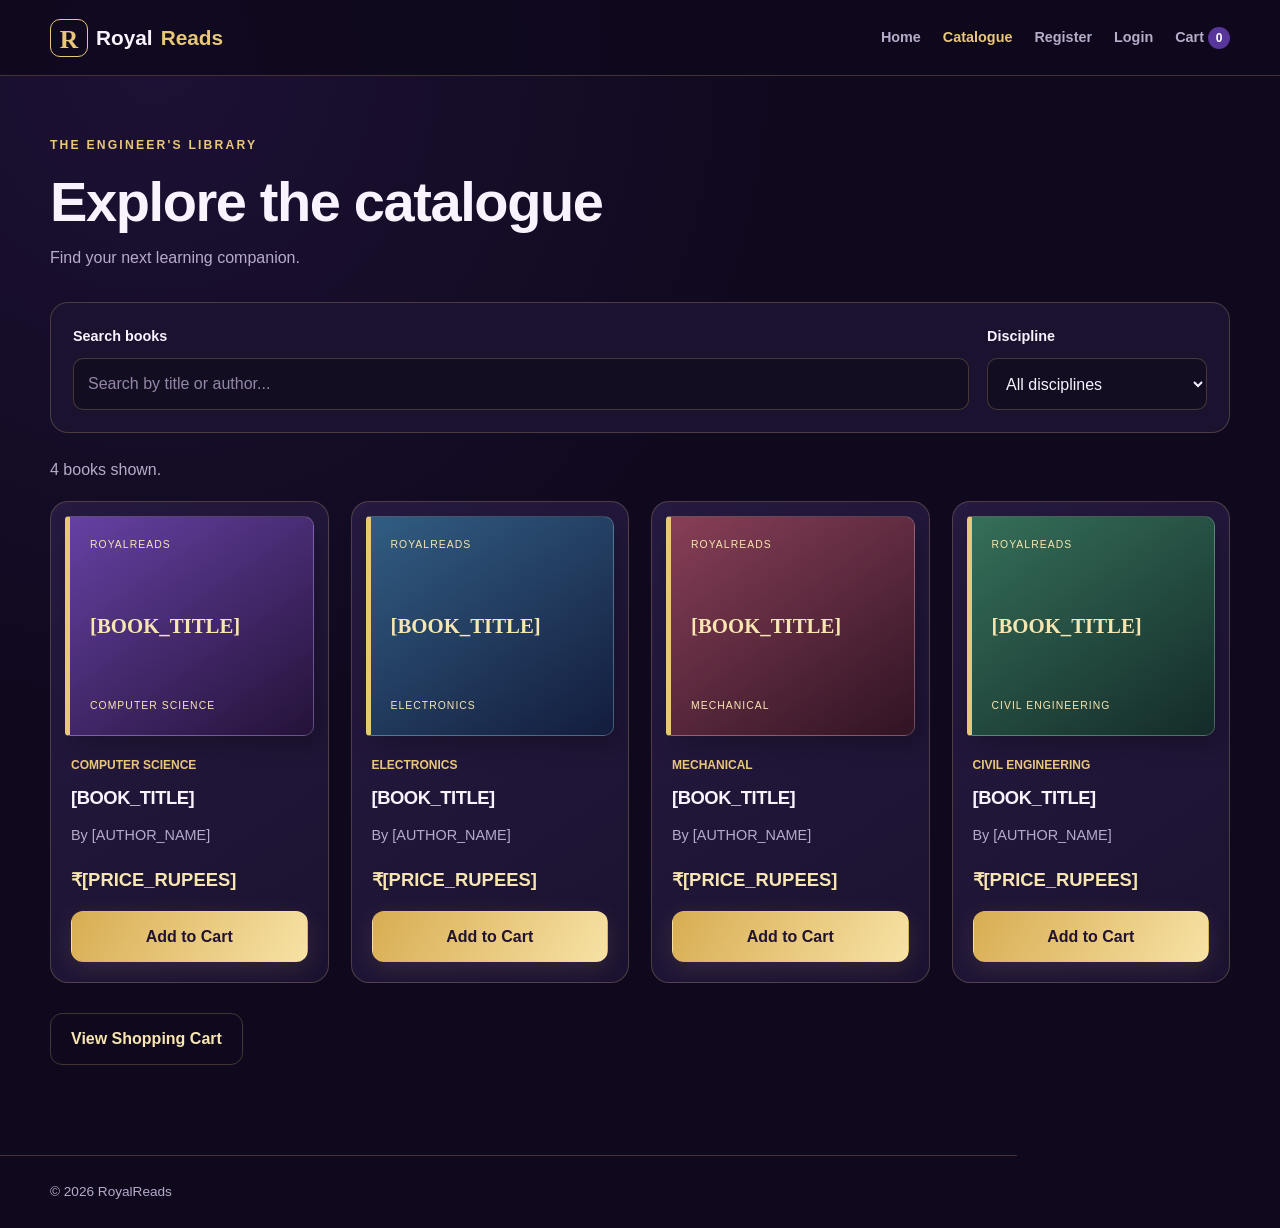
==== RoyalReads_Bookstore_Frontend/royalreads/catalogue.html @ 41c50d1f "royal-raeds" ====
<!DOCTYPE html>
<html lang="en">
<head><meta charset="UTF-8"><meta name="viewport" content="width=device-width, initial-scale=1"><title>Engineering Catalogue | RoyalReads</title><link rel="stylesheet" href="styles.css"><script src="app.js" defer></script></head>
<body data-page="catalogue">
  <header class="site-header"><a class="brand" href="index.html"><span class="brand-mark">R</span>Royal<span>Reads</span></a><nav class="nav-links" aria-label="Main navigation"><a href="index.html">Home</a><a href="catalogue.html" aria-current="page">Catalogue</a><a href="register.html">Register</a><a href="login.html">Login</a><a href="cart.html">Cart <span class="cart-count">0</span></a></nav></header>
  <main class="container page-section">
    <div class="page-heading"><p class="eyebrow">THE ENGINEER'S LIBRARY</p><h1>Explore the catalogue</h1><p class="muted">Find your next learning companion.</p></div>
    <section class="catalogue-toolbar" aria-label="Catalogue search and filters"><label class="search-label" for="book-search">Search books</label><input id="book-search" type="search" placeholder="Search by title or author..." autocomplete="off"><label for="category-filter">Discipline</label><select id="category-filter"><option value="all">All disciplines</option><option value="computer">Computer Science</option><option value="electronics">Electronics</option><option value="mechanical">Mechanical</option><option value="civil">Civil Engineering</option></select></section>
    <p id="catalogue-status" class="muted" role="status" aria-live="polite">Browse the available books.</p>
    <!-- Replace placeholder text and data-price with verified book data. data-price must be numeric INR. -->
    <section class="book-grid" id="book-grid" aria-label="Engineering books">
      <article class="book-card" data-book-id="book-001" data-category="computer" data-title="[BOOK_TITLE]" data-author="[AUTHOR_NAME]" data-price="0"><div class="book-cover cover-purple" role="img" aria-label="Placeholder cover for [BOOK_TITLE]"><span>ROYALREADS</span><strong>[BOOK_TITLE]</strong><small>COMPUTER SCIENCE</small></div><div class="book-info"><p class="book-category">Computer Science</p><h2>[BOOK_TITLE]</h2><p class="book-author">By [AUTHOR_NAME]</p><p class="book-price">₹[PRICE_RUPEES]</p><button class="btn btn-gold btn-full add-to-cart" type="button" data-book-id="book-001">Add to Cart</button></div></article>
      <article class="book-card" data-book-id="book-002" data-category="electronics" data-title="[BOOK_TITLE]" data-author="[AUTHOR_NAME]" data-price="0"><div class="book-cover cover-blue" role="img" aria-label="Placeholder cover for [BOOK_TITLE]"><span>ROYALREADS</span><strong>[BOOK_TITLE]</strong><small>ELECTRONICS</small></div><div class="book-info"><p class="book-category">Electronics</p><h2>[BOOK_TITLE]</h2><p class="book-author">By [AUTHOR_NAME]</p><p class="book-price">₹[PRICE_RUPEES]</p><button class="btn btn-gold btn-full add-to-cart" type="button" data-book-id="book-002">Add to Cart</button></div></article>
      <article class="book-card" data-book-id="book-003" data-category="mechanical" data-title="[BOOK_TITLE]" data-author="[AUTHOR_NAME]" data-price="0"><div class="book-cover cover-burgundy" role="img" aria-label="Placeholder cover for [BOOK_TITLE]"><span>ROYALREADS</span><strong>[BOOK_TITLE]</strong><small>MECHANICAL</small></div><div class="book-info"><p class="book-category">Mechanical</p><h2>[BOOK_TITLE]</h2><p class="book-author">By [AUTHOR_NAME]</p><p class="book-price">₹[PRICE_RUPEES]</p><button class="btn btn-gold btn-full add-to-cart" type="button" data-book-id="book-003">Add to Cart</button></div></article>
      <article class="book-card" data-book-id="book-004" data-category="civil" data-title="[BOOK_TITLE]" data-author="[AUTHOR_NAME]" data-price="0"><div class="book-cover cover-green" role="img" aria-label="Placeholder cover for [BOOK_TITLE]"><span>ROYALREADS</span><strong>[BOOK_TITLE]</strong><small>CIVIL ENGINEERING</small></div><div class="book-info"><p class="book-category">Civil Engineering</p><h2>[BOOK_TITLE]</h2><p class="book-author">By [AUTHOR_NAME]</p><p class="book-price">₹[PRICE_RUPEES]</p><button class="btn btn-gold btn-full add-to-cart" type="button" data-book-id="book-004">Add to Cart</button></div></article>
    </section>
    <div class="empty-state" id="catalogue-empty" hidden><h2>No matching books</h2><p>Try a different title or discipline.</p></div><div class="catalogue-footer"><a class="btn btn-outline" href="cart.html">View Shopping Cart</a></div>
  </main>
  <footer class="site-footer"><p>&copy; <span data-year></span> RoyalReads</p></footer>
</body>
</html>
---- RoyalReads_Bookstore_Frontend/royalreads/styles.css ----
/* ROYALREADS — responsive royal purple & gold design system */
:root{color-scheme:dark;--bg:#10091e;--surface:#1b1230;--surface-light:#261a40;--purple:#57359a;--purple-light:#9473d6;--gold:#e9c778;--gold-light:#f8e6b1;--text:#f8f3ff;--muted:#b7abc9;--border:rgba(233,199,120,.23);--success:#a5e6bd;--danger:#ffb6b6;--radius:18px;--shadow:0 20px 60px rgba(0,0,0,.24);--transition:240ms cubic-bezier(.2,.7,.2,1)}
*{box-sizing:border-box}html{scroll-behavior:smooth;scroll-padding-top:90px}body{margin:0;min-height:100vh;background:radial-gradient(ellipse at 12% 5%,rgba(87,53,154,.18),transparent 40%),var(--bg);color:var(--text);font-family:Inter,"Segoe UI",Arial,sans-serif;line-height:1.6;animation:page-enter .5s ease both}body,input,select,button{font-size:16px}a{color:var(--gold-light);text-decoration:none;transition:color var(--transition)}a:hover{color:var(--gold)}button,input,select{font:inherit}button,a,input,select{-webkit-tap-highlight-color:transparent}button{cursor:pointer}button:disabled{cursor:not-allowed;opacity:.5}img{max-width:100%;display:block}h1,h2,h3,p{margin-top:0}h1,h2,h3{line-height:1.2;letter-spacing:-.025em}h1{font-size:clamp(2.5rem,5.5vw,4.8rem)}h2{font-size:clamp(1.5rem,3vw,2.3rem)}h3{font-size:1.15rem}[hidden]{display:none!important}button:focus-visible,a:focus-visible,input:focus-visible,select:focus-visible{outline:3px solid var(--gold);outline-offset:4px}.container{width:min(1180px,calc(100% - 40px));margin-inline:auto}.muted{color:var(--muted)}.eyebrow{color:var(--gold);font-size:.76rem;font-weight:800;letter-spacing:.18em;text-transform:uppercase}.text-link{display:inline-block;font-weight:700}.gold-dot{display:inline-block;width:8px;height:8px;margin-right:8px;border-radius:50%;background:var(--gold);box-shadow:0 0 15px var(--gold)}
.site-header{position:sticky;z-index:10;top:0;display:flex;align-items:center;justify-content:space-between;gap:24px;min-height:76px;padding:14px max(20px,calc((100vw - 1180px)/2));border-bottom:1px solid var(--border);background:rgba(16,9,30,.92);backdrop-filter:blur(16px)}.brand{display:inline-flex;align-items:center;gap:8px;color:var(--text);font-size:1.3rem;font-weight:850;white-space:nowrap}.brand>span:last-child{color:var(--gold)}.brand-mark{display:grid;width:38px;height:38px;place-items:center;border:1px solid var(--gold);border-radius:10px;color:var(--gold);font-family:Georgia,serif;font-size:1.6rem}.nav-links{display:flex;align-items:center;flex-wrap:wrap;gap:22px}.nav-links a{color:var(--muted);font-size:.9rem;font-weight:650}.nav-links a:hover,.nav-links a[aria-current=page]{color:var(--gold)}.cart-count{display:inline-grid;min-width:22px;height:22px;padding-inline:5px;place-items:center;border-radius:50px;background:var(--purple);color:white;font-size:.75rem}
.btn{display:inline-flex;align-items:center;justify-content:center;min-height:46px;padding:12px 20px;border:1px solid transparent;border-radius:12px;font-weight:750;text-align:center;transition:transform var(--transition),box-shadow var(--transition),background var(--transition)}.btn:hover:not(:disabled){transform:translateY(-3px)}.btn-gold{background:linear-gradient(120deg,#d8ad52,#f7e2a5);color:#211331;box-shadow:0 6px 24px rgba(233,199,120,.12)}.btn-gold:hover:not(:disabled){color:#211331;box-shadow:0 10px 32px rgba(233,199,120,.24)}.btn-outline{border-color:var(--border);background:transparent;color:var(--gold-light)}.btn-outline:hover:not(:disabled){border-color:var(--gold);background:rgba(233,199,120,.07)}.btn-full{width:100%}
.hero{position:relative;display:grid;grid-template-columns:1.05fr .95fr;align-items:center;gap:40px;width:min(1180px,calc(100% - 40px));min-height:590px;margin:auto;padding-block:70px}.hero-content{position:relative;z-index:1;animation:rise-in .8s .1s both}.hero h1{max-width:680px;margin-block:18px}.hero h1 em{color:var(--gold);font-family:Georgia,serif;font-weight:500}.hero-description{max-width:540px;color:var(--muted);font-size:1.08rem}.hero-actions{display:flex;flex-wrap:wrap;gap:12px;margin-top:28px}.hero-note{margin-top:30px;color:var(--muted);font-size:.85rem}.hero-art{position:relative;display:grid;min-height:390px;place-items:center;isolation:isolate}.orbit{position:absolute;width:310px;height:310px;border:1px solid rgba(233,199,120,.22);border-radius:50%;animation:orbit-pulse 6s ease-in-out infinite}.orbit-two{width:390px;height:390px;border-color:rgba(148,115,214,.25);animation-delay:-3s}.book-stack{position:relative;width:220px;height:285px;perspective:800px;animation:float-book 5s ease-in-out infinite}.book{position:absolute;display:flex;flex-direction:column;justify-content:center;gap:22px;width:190px;height:260px;padding:22px;border:1px solid rgba(255,255,255,.2);border-radius:4px 12px 12px 4px;box-shadow:12px 20px 35px rgba(0,0,0,.35);font-family:Georgia,serif}.book-back{top:10px;left:32px;background:#385c52;transform:rotate(12deg);color:var(--gold)}.book-middle{top:6px;left:14px;background:#763e53;transform:rotate(-8deg);color:#fff1c9}.book-front{top:0;left:0;z-index:2;background:linear-gradient(140deg,#59368d,#201135);border-left:5px solid var(--gold);color:var(--gold-light);transform:rotate(-3deg)}.book-front span,.book-front small{font-family:"Segoe UI",sans-serif;font-size:.65rem;letter-spacing:.12em}.book-front strong{font-size:1.5rem;line-height:1.3}.sparkle{position:absolute;color:var(--gold);animation:sparkle 3s ease-in-out infinite}.sparkle-one{top:14%;right:10%;font-size:2.3rem}.sparkle-two{bottom:15%;left:8%;font-size:3rem;animation-delay:-1.5s}
.section{padding-block:70px}.section-heading{display:flex;align-items:end;justify-content:space-between;gap:20px;margin-bottom:28px}.section-heading h2{margin-bottom:0}.category-grid{display:grid;grid-template-columns:repeat(4,minmax(0,1fr));gap:18px}.category-card,.book-card,.auth-card,.cart-panel,.summary-panel{border:1px solid var(--border);border-radius:var(--radius);background:linear-gradient(145deg,var(--surface-light),var(--surface))}.category-card{padding:25px;transition:transform var(--transition),border-color var(--transition)}.category-card:hover{transform:translateY(-6px);border-color:var(--gold)}.category-icon{display:grid;width:48px;height:48px;margin-bottom:22px;place-items:center;border:1px solid var(--border);border-radius:14px;color:var(--gold);font-size:1.7rem}.category-card h3{margin-bottom:10px}.category-card p{margin-bottom:0;color:var(--muted);font-size:.9rem}.featured-banner{padding-block:65px;border-block:1px solid var(--border);background:linear-gradient(110deg,#24163d,#39245b)}.banner-inner{display:flex;align-items:center;justify-content:space-between;gap:30px}.banner-inner h2{margin-bottom:0}
.page-section{padding-block:60px 90px}.page-heading{margin-bottom:32px}.page-heading h1{margin-block:10px;font-size:clamp(2.3rem,5vw,3.5rem)}.page-heading>p:last-child{margin-bottom:0}
.catalogue-toolbar{display:grid;grid-template-columns:1fr 220px;gap:10px 18px;margin-bottom:24px;padding:22px;border:1px solid var(--border);border-radius:var(--radius);background:var(--surface)}.catalogue-toolbar label{font-size:.9rem;font-weight:700}.search-label{grid-column:1}.catalogue-toolbar input{grid-column:1}.catalogue-toolbar label[for=category-filter]{grid-column:2;grid-row:1}.catalogue-toolbar select{grid-column:2}input,select{width:100%;min-height:48px;padding:12px 14px;border:1px solid var(--border);border-radius:10px;background:#130d22;color:var(--text)}input::placeholder{color:#9487a7}.book-grid{display:grid;grid-template-columns:repeat(4,minmax(0,1fr));gap:22px;margin-top:18px}.book-card{overflow:hidden;transition:transform var(--transition),border-color var(--transition);animation:rise-in .45s both}.book-card:hover{transform:translateY(-7px);border-color:var(--gold)}.book-cover{display:flex;flex-direction:column;justify-content:space-between;min-height:220px;margin:14px 14px 0;padding:20px;border:1px solid rgba(255,255,255,.18);border-left:5px solid var(--gold);border-radius:4px 10px 10px 4px;box-shadow:8px 10px 24px rgba(0,0,0,.22);color:var(--gold-light);font-family:Georgia,serif;overflow-wrap:anywhere}.book-cover span,.book-cover small{font-family:"Segoe UI",sans-serif;font-size:.65rem;letter-spacing:.1em}.book-cover strong{font-size:1.3rem;line-height:1.35}.cover-purple{background:linear-gradient(145deg,#6541a3,#241238)}.cover-blue{background:linear-gradient(145deg,#315d82,#131c3d)}.cover-burgundy{background:linear-gradient(145deg,#873f57,#301324)}.cover-green{background:linear-gradient(145deg,#356f59,#142b29)}.book-info{padding:20px}.book-category{color:var(--gold);font-size:.75rem;font-weight:750;text-transform:uppercase}.book-info h2{font-size:1.15rem;overflow-wrap:anywhere}.book-author{min-height:25px;color:var(--muted);font-size:.9rem}.book-price{margin-block:16px;color:var(--gold-light);font-size:1.15rem;font-weight:800}.catalogue-footer{margin-top:30px}.empty-state{padding:35px 20px;color:var(--muted);text-align:center}.empty-state h2,.empty-state h3{color:var(--text)}.empty-icon{color:var(--gold);font-size:3rem}
.auth-layout{display:grid;grid-template-columns:1fr minmax(320px,470px);align-items:center;gap:50px;width:min(1080px,calc(100% - 40px));min-height:calc(100vh - 155px);margin:auto;padding-block:50px}.auth-aside{position:relative;align-self:stretch;display:flex;flex-direction:column;justify-content:center;min-height:420px;overflow:hidden}.auth-aside h1{max-width:580px;font-size:clamp(2.5rem,5vw,4.4rem)}.auth-aside>p:not(.eyebrow){max-width:460px;color:var(--muted)}.auth-decoration{position:absolute;right:0;bottom:-110px;color:rgba(233,199,120,.08);font-family:Georgia,serif;font-size:25rem;font-weight:800;line-height:1;pointer-events:none}.auth-card{position:relative;z-index:1;padding:clamp(24px,4vw,38px);box-shadow:var(--shadow);animation:rise-in .55s both}.auth-card h2{margin-bottom:12px}.auth-card form{display:grid;gap:12px;margin-top:25px}.auth-card label{margin-top:5px;font-size:.9rem;font-weight:700}.auth-card .btn{margin-top:12px}.auth-switch{margin-top:24px;text-align:center}.auth-switch a{font-weight:800}.security-note{margin-top:18px;color:var(--muted);font-size:.8rem}.form-message{min-height:1.4em;margin:4px 0 0;color:var(--success);font-size:.9rem}.form-message.error{color:var(--danger)}
.cart-layout{display:grid;grid-template-columns:minmax(0,1fr) 330px;align-items:start;gap:24px}.cart-panel,.summary-panel{padding:24px}.cart-panel h2,.summary-panel h2{font-size:1.4rem}.cart-item{display:grid;grid-template-columns:1fr auto;gap:18px;padding-block:22px;border-bottom:1px solid var(--border);animation:rise-in .35s both}.cart-item h3{margin-bottom:7px}.cart-item p{margin-bottom:8px;color:var(--muted);font-size:.9rem}.cart-item-price{color:var(--gold-light)!important;font-weight:800}.cart-item-controls{display:flex;align-items:center;flex-wrap:wrap;gap:10px}.quantity-control{display:inline-flex;align-items:center;gap:10px}.quantity-control button,.remove-item{min-width:34px;min-height:34px;border:1px solid var(--border);border-radius:8px;background:transparent;color:var(--gold-light)}.quantity-control button:hover,.remove-item:hover{border-color:var(--gold)}.quantity-value{min-width:22px;text-align:center}.remove-item{padding:5px 10px}.cart-actions{display:flex;align-items:center;justify-content:space-between;flex-wrap:wrap;gap:15px;padding-top:24px}.summary-panel{position:sticky;top:100px}.summary-row,.summary-total{display:flex;justify-content:space-between;gap:15px;padding-block:15px;color:var(--muted)}.summary-total{margin-block:8px 22px;border-top:1px solid var(--border);color:var(--text);font-size:1.15rem}.summary-total strong{color:var(--gold)}.summary-panel .security-note{line-height:1.6}
.site-footer{display:flex;align-items:center;justify-content:space-between;flex-wrap:wrap;gap:16px;padding:25px max(20px,calc((100vw - 1180px)/2));border-top:1px solid var(--border);color:var(--muted);font-size:.85rem}.site-footer p{margin:0}
@keyframes page-enter{from{opacity:0}to{opacity:1}}@keyframes rise-in{from{opacity:0;transform:translateY(18px)}to{opacity:1;transform:translateY(0)}}@keyframes float-book{0%,100%{transform:translateY(0) rotate(0)}50%{transform:translateY(-12px) rotate(1deg)}}@keyframes orbit-pulse{0%,100%{transform:scale(.97);opacity:.6}50%{transform:scale(1.04);opacity:1}}@keyframes sparkle{0%,100%{opacity:.45;transform:scale(.8) rotate(0)}50%{opacity:1;transform:scale(1.15) rotate(20deg)}}@keyframes cart-bump{0%,100%{transform:scale(1)}50%{transform:scale(1.3)}}.cart-count.bump{animation:cart-bump .35s ease}
@media(max-width:1000px){.book-grid{grid-template-columns:repeat(2,minmax(0,1fr))}.category-grid{grid-template-columns:repeat(2,minmax(0,1fr))}.auth-layout{gap:28px}}
@media(max-width:760px){.site-header{position:relative;align-items:flex-start;flex-direction:column;gap:14px}.nav-links{gap:12px 18px}.hero{grid-template-columns:1fr;padding-block:60px 35px}.hero-art{min-height:340px}.orbit{width:260px;height:260px}.orbit-two{width:320px;height:320px}.section-heading,.banner-inner{align-items:flex-start;flex-direction:column}.auth-layout{grid-template-columns:1fr;gap:20px}.auth-aside{min-height:auto;padding-block:20px}.auth-aside h1{font-size:2.6rem}.auth-decoration{display:none}.cart-layout{grid-template-columns:1fr}.summary-panel{position:static}.catalogue-toolbar{grid-template-columns:1fr}.search-label,.catalogue-toolbar input,.catalogue-toolbar label[for=category-filter],.catalogue-toolbar select{grid-column:1;grid-row:auto}}
@media(max-width:430px){.container,.hero{width:calc(100% - 28px)}.book-grid,.category-grid{grid-template-columns:1fr}.book-cover{min-height:190px}.hero-actions .btn{width:100%}.cart-panel,.summary-panel{padding:17px}.cart-item{grid-template-columns:1fr}.site-footer{align-items:flex-start;flex-direction:column}}
@media(prefers-reduced-motion:reduce){*,*::before,*::after{scroll-behavior:auto!important;animation-duration:.01ms!important;animation-iteration-count:1!important;transition-duration:.01ms!important}}
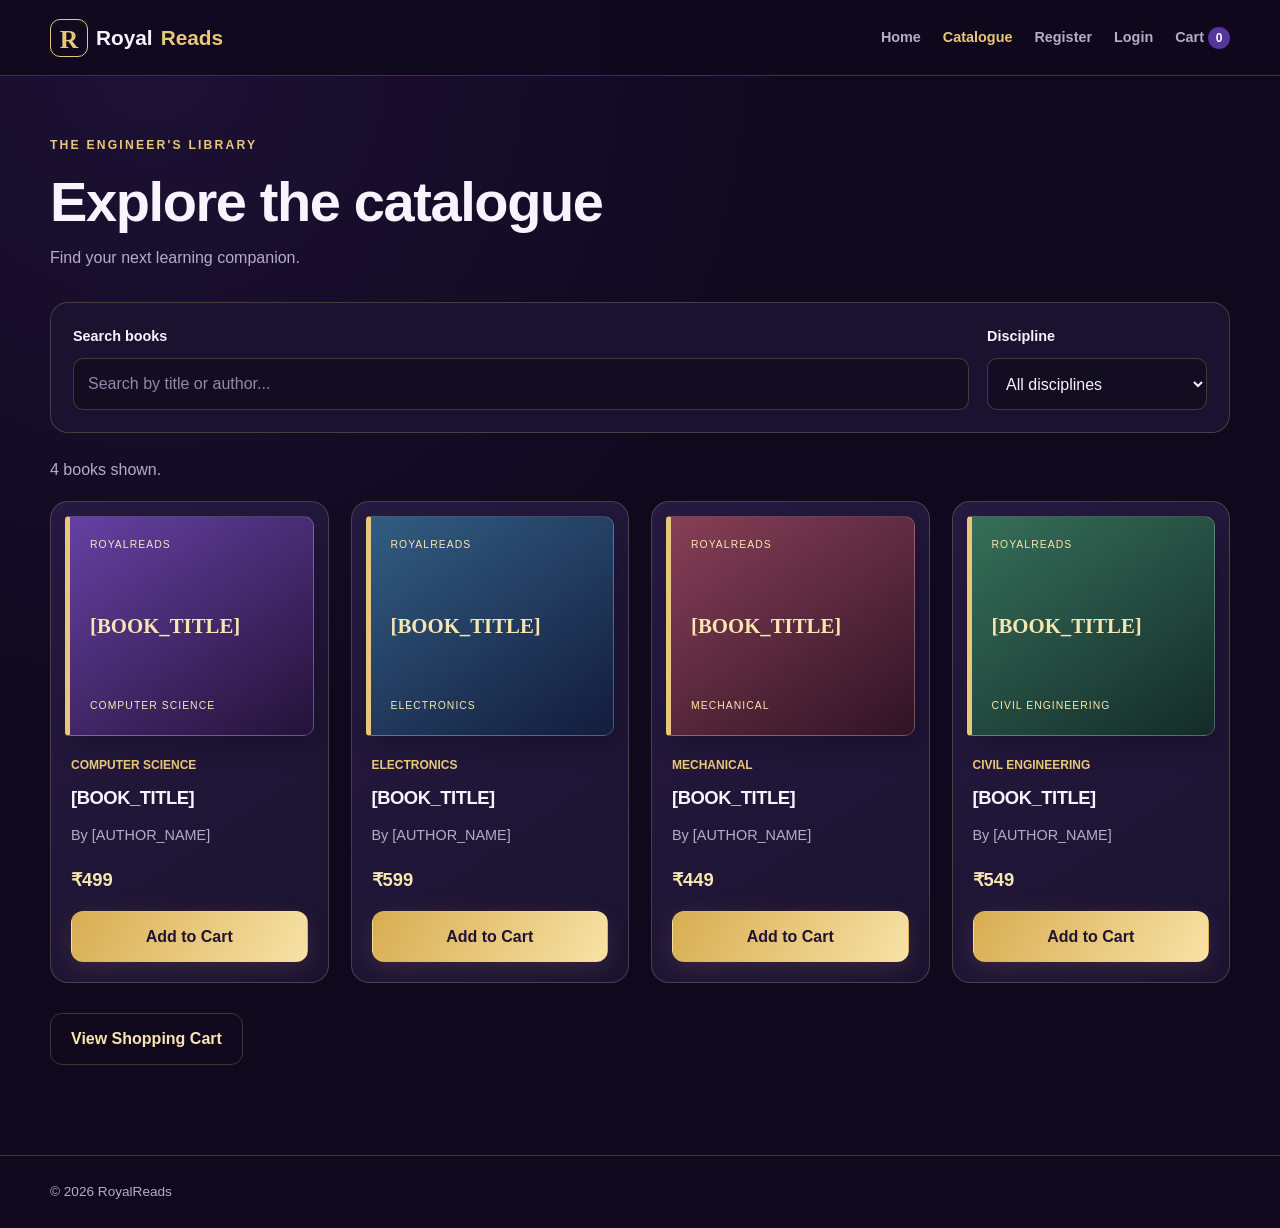
==== commit cf71eeb4: "update" ====
--- a/RoyalReads_Bookstore_Frontend/royalreads/catalogue.html
+++ b/RoyalReads_Bookstore_Frontend/royalreads/catalogue.html
@@ -1,21 +1,98 @@
 <!DOCTYPE html>
 <html lang="en">
-<head><meta charset="UTF-8"><meta name="viewport" content="width=device-width, initial-scale=1"><title>Engineering Catalogue | RoyalReads</title><link rel="stylesheet" href="styles.css"><script src="app.js" defer></script></head>
+
+<head>
+  <meta charset="UTF-8">
+  <meta name="viewport" content="width=device-width, initial-scale=1">
+  <title>Engineering Catalogue | RoyalReads</title>
+  <link rel="stylesheet" href="styles.css">
+  <script src="app.js" defer></script>
+</head>
+
 <body data-page="catalogue">
-  <header class="site-header"><a class="brand" href="index.html"><span class="brand-mark">R</span>Royal<span>Reads</span></a><nav class="nav-links" aria-label="Main navigation"><a href="index.html">Home</a><a href="catalogue.html" aria-current="page">Catalogue</a><a href="register.html">Register</a><a href="login.html">Login</a><a href="cart.html">Cart <span class="cart-count">0</span></a></nav></header>
+  <header class="site-header"><a class="brand" href="index.html"><span
+        class="brand-mark">R</span>Royal<span>Reads</span></a>
+    <nav class="nav-links" aria-label="Main navigation"><a href="index.html">Home</a><a href="catalogue.html"
+        aria-current="page">Catalogue</a><a href="register.html">Register</a><a href="login.html">Login</a><a
+        href="cart.html">Cart <span class="cart-count">0</span></a></nav>
+  </header>
   <main class="container page-section">
-    <div class="page-heading"><p class="eyebrow">THE ENGINEER'S LIBRARY</p><h1>Explore the catalogue</h1><p class="muted">Find your next learning companion.</p></div>
-    <section class="catalogue-toolbar" aria-label="Catalogue search and filters"><label class="search-label" for="book-search">Search books</label><input id="book-search" type="search" placeholder="Search by title or author..." autocomplete="off"><label for="category-filter">Discipline</label><select id="category-filter"><option value="all">All disciplines</option><option value="computer">Computer Science</option><option value="electronics">Electronics</option><option value="mechanical">Mechanical</option><option value="civil">Civil Engineering</option></select></section>
+    <div class="page-heading">
+      <p class="eyebrow">THE ENGINEER'S LIBRARY</p>
+      <h1>Explore the catalogue</h1>
+      <p class="muted">Find your next learning companion.</p>
+    </div>
+    <section class="catalogue-toolbar" aria-label="Catalogue search and filters"><label class="search-label"
+        for="book-search">Search books</label><input id="book-search" type="search"
+        placeholder="Search by title or author..." autocomplete="off"><label
+        for="category-filter">Discipline</label><select id="category-filter">
+        <option value="all">All disciplines</option>
+        <option value="computer">Computer Science</option>
+        <option value="electronics">Electronics</option>
+        <option value="mechanical">Mechanical</option>
+        <option value="civil">Civil Engineering</option>
+      </select></section>
     <p id="catalogue-status" class="muted" role="status" aria-live="polite">Browse the available books.</p>
-    <!-- Replace placeholder text and data-price with verified book data. data-price must be numeric INR. -->
+    <!-- Demo prices are numeric INR values; replace with your chosen prices when adding real book details. -->
     <section class="book-grid" id="book-grid" aria-label="Engineering books">
-      <article class="book-card" data-book-id="book-001" data-category="computer" data-title="[BOOK_TITLE]" data-author="[AUTHOR_NAME]" data-price="0"><div class="book-cover cover-purple" role="img" aria-label="Placeholder cover for [BOOK_TITLE]"><span>ROYALREADS</span><strong>[BOOK_TITLE]</strong><small>COMPUTER SCIENCE</small></div><div class="book-info"><p class="book-category">Computer Science</p><h2>[BOOK_TITLE]</h2><p class="book-author">By [AUTHOR_NAME]</p><p class="book-price">₹[PRICE_RUPEES]</p><button class="btn btn-gold btn-full add-to-cart" type="button" data-book-id="book-001">Add to Cart</button></div></article>
-      <article class="book-card" data-book-id="book-002" data-category="electronics" data-title="[BOOK_TITLE]" data-author="[AUTHOR_NAME]" data-price="0"><div class="book-cover cover-blue" role="img" aria-label="Placeholder cover for [BOOK_TITLE]"><span>ROYALREADS</span><strong>[BOOK_TITLE]</strong><small>ELECTRONICS</small></div><div class="book-info"><p class="book-category">Electronics</p><h2>[BOOK_TITLE]</h2><p class="book-author">By [AUTHOR_NAME]</p><p class="book-price">₹[PRICE_RUPEES]</p><button class="btn btn-gold btn-full add-to-cart" type="button" data-book-id="book-002">Add to Cart</button></div></article>
-      <article class="book-card" data-book-id="book-003" data-category="mechanical" data-title="[BOOK_TITLE]" data-author="[AUTHOR_NAME]" data-price="0"><div class="book-cover cover-burgundy" role="img" aria-label="Placeholder cover for [BOOK_TITLE]"><span>ROYALREADS</span><strong>[BOOK_TITLE]</strong><small>MECHANICAL</small></div><div class="book-info"><p class="book-category">Mechanical</p><h2>[BOOK_TITLE]</h2><p class="book-author">By [AUTHOR_NAME]</p><p class="book-price">₹[PRICE_RUPEES]</p><button class="btn btn-gold btn-full add-to-cart" type="button" data-book-id="book-003">Add to Cart</button></div></article>
-      <article class="book-card" data-book-id="book-004" data-category="civil" data-title="[BOOK_TITLE]" data-author="[AUTHOR_NAME]" data-price="0"><div class="book-cover cover-green" role="img" aria-label="Placeholder cover for [BOOK_TITLE]"><span>ROYALREADS</span><strong>[BOOK_TITLE]</strong><small>CIVIL ENGINEERING</small></div><div class="book-info"><p class="book-category">Civil Engineering</p><h2>[BOOK_TITLE]</h2><p class="book-author">By [AUTHOR_NAME]</p><p class="book-price">₹[PRICE_RUPEES]</p><button class="btn btn-gold btn-full add-to-cart" type="button" data-book-id="book-004">Add to Cart</button></div></article>
+      <article class="book-card" data-book-id="book-001" data-category="computer" data-title="[BOOK_TITLE]"
+        data-author="[AUTHOR_NAME]" data-price="499">
+        <div class="book-cover cover-purple" role="img" aria-label="Placeholder cover for [BOOK_TITLE]">
+          <span>ROYALREADS</span><strong>[BOOK_TITLE]</strong><small>COMPUTER SCIENCE</small></div>
+        <div class="book-info">
+          <p class="book-category">Computer Science</p>
+          <h2>[BOOK_TITLE]</h2>
+          <p class="book-author">By [AUTHOR_NAME]</p>
+          <p class="book-price">₹499</p><button class="btn btn-gold btn-full add-to-cart" type="button"
+            data-book-id="book-001">Add to Cart</button>
+        </div>
+      </article>
+      <article class="book-card" data-book-id="book-002" data-category="electronics" data-title="[BOOK_TITLE]"
+        data-author="[AUTHOR_NAME]" data-price="599">
+        <div class="book-cover cover-blue" role="img" aria-label="Placeholder cover for [BOOK_TITLE]">
+          <span>ROYALREADS</span><strong>[BOOK_TITLE]</strong><small>ELECTRONICS</small></div>
+        <div class="book-info">
+          <p class="book-category">Electronics</p>
+          <h2>[BOOK_TITLE]</h2>
+          <p class="book-author">By [AUTHOR_NAME]</p>
+          <p class="book-price">₹599</p><button class="btn btn-gold btn-full add-to-cart" type="button"
+            data-book-id="book-002">Add to Cart</button>
+        </div>
+      </article>
+      <article class="book-card" data-book-id="book-003" data-category="mechanical" data-title="[BOOK_TITLE]"
+        data-author="[AUTHOR_NAME]" data-price="449">
+        <div class="book-cover cover-burgundy" role="img" aria-label="Placeholder cover for [BOOK_TITLE]">
+          <span>ROYALREADS</span><strong>[BOOK_TITLE]</strong><small>MECHANICAL</small></div>
+        <div class="book-info">
+          <p class="book-category">Mechanical</p>
+          <h2>[BOOK_TITLE]</h2>
+          <p class="book-author">By [AUTHOR_NAME]</p>
+          <p class="book-price">₹449</p><button class="btn btn-gold btn-full add-to-cart" type="button"
+            data-book-id="book-003">Add to Cart</button>
+        </div>
+      </article>
+      <article class="book-card" data-book-id="book-004" data-category="civil" data-title="[BOOK_TITLE]"
+        data-author="[AUTHOR_NAME]" data-price="549">
+        <div class="book-cover cover-green" role="img" aria-label="Placeholder cover for [BOOK_TITLE]">
+          <span>ROYALREADS</span><strong>[BOOK_TITLE]</strong><small>CIVIL ENGINEERING</small></div>
+        <div class="book-info">
+          <p class="book-category">Civil Engineering</p>
+          <h2>[BOOK_TITLE]</h2>
+          <p class="book-author">By [AUTHOR_NAME]</p>
+          <p class="book-price">₹549</p><button class="btn btn-gold btn-full add-to-cart" type="button"
+            data-book-id="book-004">Add to Cart</button>
+        </div>
+      </article>
     </section>
-    <div class="empty-state" id="catalogue-empty" hidden><h2>No matching books</h2><p>Try a different title or discipline.</p></div><div class="catalogue-footer"><a class="btn btn-outline" href="cart.html">View Shopping Cart</a></div>
+    <div class="empty-state" id="catalogue-empty" hidden>
+      <h2>No matching books</h2>
+      <p>Try a different title or discipline.</p>
+    </div>
+    <div class="catalogue-footer"><a class="btn btn-outline" href="cart.html">View Shopping Cart</a></div>
   </main>
-  <footer class="site-footer"><p>&copy; <span data-year></span> RoyalReads</p></footer>
+  <footer class="site-footer">
+    <p>&copy; <span data-year></span> RoyalReads</p>
+  </footer>
 </body>
-</html>
+
+</html>
--- a/RoyalReads_Bookstore_Frontend/royalreads/styles.css
+++ b/RoyalReads_Bookstore_Frontend/royalreads/styles.css
@@ -1,17 +1,1119 @@
 /* ROYALREADS — responsive royal purple & gold design system */
-:root{color-scheme:dark;--bg:#10091e;--surface:#1b1230;--surface-light:#261a40;--purple:#57359a;--purple-light:#9473d6;--gold:#e9c778;--gold-light:#f8e6b1;--text:#f8f3ff;--muted:#b7abc9;--border:rgba(233,199,120,.23);--success:#a5e6bd;--danger:#ffb6b6;--radius:18px;--shadow:0 20px 60px rgba(0,0,0,.24);--transition:240ms cubic-bezier(.2,.7,.2,1)}
-*{box-sizing:border-box}html{scroll-behavior:smooth;scroll-padding-top:90px}body{margin:0;min-height:100vh;background:radial-gradient(ellipse at 12% 5%,rgba(87,53,154,.18),transparent 40%),var(--bg);color:var(--text);font-family:Inter,"Segoe UI",Arial,sans-serif;line-height:1.6;animation:page-enter .5s ease both}body,input,select,button{font-size:16px}a{color:var(--gold-light);text-decoration:none;transition:color var(--transition)}a:hover{color:var(--gold)}button,input,select{font:inherit}button,a,input,select{-webkit-tap-highlight-color:transparent}button{cursor:pointer}button:disabled{cursor:not-allowed;opacity:.5}img{max-width:100%;display:block}h1,h2,h3,p{margin-top:0}h1,h2,h3{line-height:1.2;letter-spacing:-.025em}h1{font-size:clamp(2.5rem,5.5vw,4.8rem)}h2{font-size:clamp(1.5rem,3vw,2.3rem)}h3{font-size:1.15rem}[hidden]{display:none!important}button:focus-visible,a:focus-visible,input:focus-visible,select:focus-visible{outline:3px solid var(--gold);outline-offset:4px}.container{width:min(1180px,calc(100% - 40px));margin-inline:auto}.muted{color:var(--muted)}.eyebrow{color:var(--gold);font-size:.76rem;font-weight:800;letter-spacing:.18em;text-transform:uppercase}.text-link{display:inline-block;font-weight:700}.gold-dot{display:inline-block;width:8px;height:8px;margin-right:8px;border-radius:50%;background:var(--gold);box-shadow:0 0 15px var(--gold)}
-.site-header{position:sticky;z-index:10;top:0;display:flex;align-items:center;justify-content:space-between;gap:24px;min-height:76px;padding:14px max(20px,calc((100vw - 1180px)/2));border-bottom:1px solid var(--border);background:rgba(16,9,30,.92);backdrop-filter:blur(16px)}.brand{display:inline-flex;align-items:center;gap:8px;color:var(--text);font-size:1.3rem;font-weight:850;white-space:nowrap}.brand>span:last-child{color:var(--gold)}.brand-mark{display:grid;width:38px;height:38px;place-items:center;border:1px solid var(--gold);border-radius:10px;color:var(--gold);font-family:Georgia,serif;font-size:1.6rem}.nav-links{display:flex;align-items:center;flex-wrap:wrap;gap:22px}.nav-links a{color:var(--muted);font-size:.9rem;font-weight:650}.nav-links a:hover,.nav-links a[aria-current=page]{color:var(--gold)}.cart-count{display:inline-grid;min-width:22px;height:22px;padding-inline:5px;place-items:center;border-radius:50px;background:var(--purple);color:white;font-size:.75rem}
-.btn{display:inline-flex;align-items:center;justify-content:center;min-height:46px;padding:12px 20px;border:1px solid transparent;border-radius:12px;font-weight:750;text-align:center;transition:transform var(--transition),box-shadow var(--transition),background var(--transition)}.btn:hover:not(:disabled){transform:translateY(-3px)}.btn-gold{background:linear-gradient(120deg,#d8ad52,#f7e2a5);color:#211331;box-shadow:0 6px 24px rgba(233,199,120,.12)}.btn-gold:hover:not(:disabled){color:#211331;box-shadow:0 10px 32px rgba(233,199,120,.24)}.btn-outline{border-color:var(--border);background:transparent;color:var(--gold-light)}.btn-outline:hover:not(:disabled){border-color:var(--gold);background:rgba(233,199,120,.07)}.btn-full{width:100%}
-.hero{position:relative;display:grid;grid-template-columns:1.05fr .95fr;align-items:center;gap:40px;width:min(1180px,calc(100% - 40px));min-height:590px;margin:auto;padding-block:70px}.hero-content{position:relative;z-index:1;animation:rise-in .8s .1s both}.hero h1{max-width:680px;margin-block:18px}.hero h1 em{color:var(--gold);font-family:Georgia,serif;font-weight:500}.hero-description{max-width:540px;color:var(--muted);font-size:1.08rem}.hero-actions{display:flex;flex-wrap:wrap;gap:12px;margin-top:28px}.hero-note{margin-top:30px;color:var(--muted);font-size:.85rem}.hero-art{position:relative;display:grid;min-height:390px;place-items:center;isolation:isolate}.orbit{position:absolute;width:310px;height:310px;border:1px solid rgba(233,199,120,.22);border-radius:50%;animation:orbit-pulse 6s ease-in-out infinite}.orbit-two{width:390px;height:390px;border-color:rgba(148,115,214,.25);animation-delay:-3s}.book-stack{position:relative;width:220px;height:285px;perspective:800px;animation:float-book 5s ease-in-out infinite}.book{position:absolute;display:flex;flex-direction:column;justify-content:center;gap:22px;width:190px;height:260px;padding:22px;border:1px solid rgba(255,255,255,.2);border-radius:4px 12px 12px 4px;box-shadow:12px 20px 35px rgba(0,0,0,.35);font-family:Georgia,serif}.book-back{top:10px;left:32px;background:#385c52;transform:rotate(12deg);color:var(--gold)}.book-middle{top:6px;left:14px;background:#763e53;transform:rotate(-8deg);color:#fff1c9}.book-front{top:0;left:0;z-index:2;background:linear-gradient(140deg,#59368d,#201135);border-left:5px solid var(--gold);color:var(--gold-light);transform:rotate(-3deg)}.book-front span,.book-front small{font-family:"Segoe UI",sans-serif;font-size:.65rem;letter-spacing:.12em}.book-front strong{font-size:1.5rem;line-height:1.3}.sparkle{position:absolute;color:var(--gold);animation:sparkle 3s ease-in-out infinite}.sparkle-one{top:14%;right:10%;font-size:2.3rem}.sparkle-two{bottom:15%;left:8%;font-size:3rem;animation-delay:-1.5s}
-.section{padding-block:70px}.section-heading{display:flex;align-items:end;justify-content:space-between;gap:20px;margin-bottom:28px}.section-heading h2{margin-bottom:0}.category-grid{display:grid;grid-template-columns:repeat(4,minmax(0,1fr));gap:18px}.category-card,.book-card,.auth-card,.cart-panel,.summary-panel{border:1px solid var(--border);border-radius:var(--radius);background:linear-gradient(145deg,var(--surface-light),var(--surface))}.category-card{padding:25px;transition:transform var(--transition),border-color var(--transition)}.category-card:hover{transform:translateY(-6px);border-color:var(--gold)}.category-icon{display:grid;width:48px;height:48px;margin-bottom:22px;place-items:center;border:1px solid var(--border);border-radius:14px;color:var(--gold);font-size:1.7rem}.category-card h3{margin-bottom:10px}.category-card p{margin-bottom:0;color:var(--muted);font-size:.9rem}.featured-banner{padding-block:65px;border-block:1px solid var(--border);background:linear-gradient(110deg,#24163d,#39245b)}.banner-inner{display:flex;align-items:center;justify-content:space-between;gap:30px}.banner-inner h2{margin-bottom:0}
-.page-section{padding-block:60px 90px}.page-heading{margin-bottom:32px}.page-heading h1{margin-block:10px;font-size:clamp(2.3rem,5vw,3.5rem)}.page-heading>p:last-child{margin-bottom:0}
-.catalogue-toolbar{display:grid;grid-template-columns:1fr 220px;gap:10px 18px;margin-bottom:24px;padding:22px;border:1px solid var(--border);border-radius:var(--radius);background:var(--surface)}.catalogue-toolbar label{font-size:.9rem;font-weight:700}.search-label{grid-column:1}.catalogue-toolbar input{grid-column:1}.catalogue-toolbar label[for=category-filter]{grid-column:2;grid-row:1}.catalogue-toolbar select{grid-column:2}input,select{width:100%;min-height:48px;padding:12px 14px;border:1px solid var(--border);border-radius:10px;background:#130d22;color:var(--text)}input::placeholder{color:#9487a7}.book-grid{display:grid;grid-template-columns:repeat(4,minmax(0,1fr));gap:22px;margin-top:18px}.book-card{overflow:hidden;transition:transform var(--transition),border-color var(--transition);animation:rise-in .45s both}.book-card:hover{transform:translateY(-7px);border-color:var(--gold)}.book-cover{display:flex;flex-direction:column;justify-content:space-between;min-height:220px;margin:14px 14px 0;padding:20px;border:1px solid rgba(255,255,255,.18);border-left:5px solid var(--gold);border-radius:4px 10px 10px 4px;box-shadow:8px 10px 24px rgba(0,0,0,.22);color:var(--gold-light);font-family:Georgia,serif;overflow-wrap:anywhere}.book-cover span,.book-cover small{font-family:"Segoe UI",sans-serif;font-size:.65rem;letter-spacing:.1em}.book-cover strong{font-size:1.3rem;line-height:1.35}.cover-purple{background:linear-gradient(145deg,#6541a3,#241238)}.cover-blue{background:linear-gradient(145deg,#315d82,#131c3d)}.cover-burgundy{background:linear-gradient(145deg,#873f57,#301324)}.cover-green{background:linear-gradient(145deg,#356f59,#142b29)}.book-info{padding:20px}.book-category{color:var(--gold);font-size:.75rem;font-weight:750;text-transform:uppercase}.book-info h2{font-size:1.15rem;overflow-wrap:anywhere}.book-author{min-height:25px;color:var(--muted);font-size:.9rem}.book-price{margin-block:16px;color:var(--gold-light);font-size:1.15rem;font-weight:800}.catalogue-footer{margin-top:30px}.empty-state{padding:35px 20px;color:var(--muted);text-align:center}.empty-state h2,.empty-state h3{color:var(--text)}.empty-icon{color:var(--gold);font-size:3rem}
-.auth-layout{display:grid;grid-template-columns:1fr minmax(320px,470px);align-items:center;gap:50px;width:min(1080px,calc(100% - 40px));min-height:calc(100vh - 155px);margin:auto;padding-block:50px}.auth-aside{position:relative;align-self:stretch;display:flex;flex-direction:column;justify-content:center;min-height:420px;overflow:hidden}.auth-aside h1{max-width:580px;font-size:clamp(2.5rem,5vw,4.4rem)}.auth-aside>p:not(.eyebrow){max-width:460px;color:var(--muted)}.auth-decoration{position:absolute;right:0;bottom:-110px;color:rgba(233,199,120,.08);font-family:Georgia,serif;font-size:25rem;font-weight:800;line-height:1;pointer-events:none}.auth-card{position:relative;z-index:1;padding:clamp(24px,4vw,38px);box-shadow:var(--shadow);animation:rise-in .55s both}.auth-card h2{margin-bottom:12px}.auth-card form{display:grid;gap:12px;margin-top:25px}.auth-card label{margin-top:5px;font-size:.9rem;font-weight:700}.auth-card .btn{margin-top:12px}.auth-switch{margin-top:24px;text-align:center}.auth-switch a{font-weight:800}.security-note{margin-top:18px;color:var(--muted);font-size:.8rem}.form-message{min-height:1.4em;margin:4px 0 0;color:var(--success);font-size:.9rem}.form-message.error{color:var(--danger)}
-.cart-layout{display:grid;grid-template-columns:minmax(0,1fr) 330px;align-items:start;gap:24px}.cart-panel,.summary-panel{padding:24px}.cart-panel h2,.summary-panel h2{font-size:1.4rem}.cart-item{display:grid;grid-template-columns:1fr auto;gap:18px;padding-block:22px;border-bottom:1px solid var(--border);animation:rise-in .35s both}.cart-item h3{margin-bottom:7px}.cart-item p{margin-bottom:8px;color:var(--muted);font-size:.9rem}.cart-item-price{color:var(--gold-light)!important;font-weight:800}.cart-item-controls{display:flex;align-items:center;flex-wrap:wrap;gap:10px}.quantity-control{display:inline-flex;align-items:center;gap:10px}.quantity-control button,.remove-item{min-width:34px;min-height:34px;border:1px solid var(--border);border-radius:8px;background:transparent;color:var(--gold-light)}.quantity-control button:hover,.remove-item:hover{border-color:var(--gold)}.quantity-value{min-width:22px;text-align:center}.remove-item{padding:5px 10px}.cart-actions{display:flex;align-items:center;justify-content:space-between;flex-wrap:wrap;gap:15px;padding-top:24px}.summary-panel{position:sticky;top:100px}.summary-row,.summary-total{display:flex;justify-content:space-between;gap:15px;padding-block:15px;color:var(--muted)}.summary-total{margin-block:8px 22px;border-top:1px solid var(--border);color:var(--text);font-size:1.15rem}.summary-total strong{color:var(--gold)}.summary-panel .security-note{line-height:1.6}
-.site-footer{display:flex;align-items:center;justify-content:space-between;flex-wrap:wrap;gap:16px;padding:25px max(20px,calc((100vw - 1180px)/2));border-top:1px solid var(--border);color:var(--muted);font-size:.85rem}.site-footer p{margin:0}
-@keyframes page-enter{from{opacity:0}to{opacity:1}}@keyframes rise-in{from{opacity:0;transform:translateY(18px)}to{opacity:1;transform:translateY(0)}}@keyframes float-book{0%,100%{transform:translateY(0) rotate(0)}50%{transform:translateY(-12px) rotate(1deg)}}@keyframes orbit-pulse{0%,100%{transform:scale(.97);opacity:.6}50%{transform:scale(1.04);opacity:1}}@keyframes sparkle{0%,100%{opacity:.45;transform:scale(.8) rotate(0)}50%{opacity:1;transform:scale(1.15) rotate(20deg)}}@keyframes cart-bump{0%,100%{transform:scale(1)}50%{transform:scale(1.3)}}.cart-count.bump{animation:cart-bump .35s ease}
-@media(max-width:1000px){.book-grid{grid-template-columns:repeat(2,minmax(0,1fr))}.category-grid{grid-template-columns:repeat(2,minmax(0,1fr))}.auth-layout{gap:28px}}
-@media(max-width:760px){.site-header{position:relative;align-items:flex-start;flex-direction:column;gap:14px}.nav-links{gap:12px 18px}.hero{grid-template-columns:1fr;padding-block:60px 35px}.hero-art{min-height:340px}.orbit{width:260px;height:260px}.orbit-two{width:320px;height:320px}.section-heading,.banner-inner{align-items:flex-start;flex-direction:column}.auth-layout{grid-template-columns:1fr;gap:20px}.auth-aside{min-height:auto;padding-block:20px}.auth-aside h1{font-size:2.6rem}.auth-decoration{display:none}.cart-layout{grid-template-columns:1fr}.summary-panel{position:static}.catalogue-toolbar{grid-template-columns:1fr}.search-label,.catalogue-toolbar input,.catalogue-toolbar label[for=category-filter],.catalogue-toolbar select{grid-column:1;grid-row:auto}}
-@media(max-width:430px){.container,.hero{width:calc(100% - 28px)}.book-grid,.category-grid{grid-template-columns:1fr}.book-cover{min-height:190px}.hero-actions .btn{width:100%}.cart-panel,.summary-panel{padding:17px}.cart-item{grid-template-columns:1fr}.site-footer{align-items:flex-start;flex-direction:column}}
-@media(prefers-reduced-motion:reduce){*,*::before,*::after{scroll-behavior:auto!important;animation-duration:.01ms!important;animation-iteration-count:1!important;transition-duration:.01ms!important}}
+:root {
+    color-scheme: dark;
+    --bg: #10091e;
+    --surface: #1b1230;
+    --surface-light: #261a40;
+    --purple: #57359a;
+    --purple-light: #9473d6;
+    --gold: #e9c778;
+    --gold-light: #f8e6b1;
+    --text: #f8f3ff;
+    --muted: #b7abc9;
+    --border: rgba(233, 199, 120, .23);
+    --success: #a5e6bd;
+    --danger: #ffb6b6;
+    --radius: 18px;
+    --shadow: 0 20px 60px rgba(0, 0, 0, .24);
+    --transition: 240ms cubic-bezier(.2, .7, .2, 1)
+}
+
+* {
+    box-sizing: border-box
+}
+
+html {
+    scroll-behavior: smooth;
+    scroll-padding-top: 90px
+}
+
+body {
+    margin: 0;
+    min-height: 100vh;
+    background: radial-gradient(ellipse at 12% 5%, rgba(87, 53, 154, .18), transparent 40%), var(--bg);
+    color: var(--text);
+    font-family: Inter, "Segoe UI", Arial, sans-serif;
+    line-height: 1.6;
+    animation: page-enter .5s ease both
+}
+
+body,
+input,
+select,
+button {
+    font-size: 16px
+}
+
+a {
+    color: var(--gold-light);
+    text-decoration: none;
+    transition: color var(--transition)
+}
+
+a:hover {
+    color: var(--gold)
+}
+
+button,
+input,
+select {
+    font: inherit
+}
+
+button,
+a,
+input,
+select {
+    -webkit-tap-highlight-color: transparent
+}
+
+button {
+    cursor: pointer
+}
+
+button:disabled {
+    cursor: not-allowed;
+    opacity: .5
+}
+
+img {
+    max-width: 100%;
+    display: block
+}
+
+h1,
+h2,
+h3,
+p {
+    margin-top: 0
+}
+
+h1,
+h2,
+h3 {
+    line-height: 1.2;
+    letter-spacing: -.025em
+}
+
+h1 {
+    font-size: clamp(2.5rem, 5.5vw, 4.8rem)
+}
+
+h2 {
+    font-size: clamp(1.5rem, 3vw, 2.3rem)
+}
+
+h3 {
+    font-size: 1.15rem
+}
+
+[hidden] {
+    display: none !important
+}
+
+button:focus-visible,
+a:focus-visible,
+input:focus-visible,
+select:focus-visible {
+    outline: 3px solid var(--gold);
+    outline-offset: 4px
+}
+
+.container {
+    width: min(1180px, calc(100% - 40px));
+    margin-inline: auto
+}
+
+.muted {
+    color: var(--muted)
+}
+
+.eyebrow {
+    color: var(--gold);
+    font-size: .76rem;
+    font-weight: 800;
+    letter-spacing: .18em;
+    text-transform: uppercase
+}
+
+.text-link {
+    display: inline-block;
+    font-weight: 700
+}
+
+.gold-dot {
+    display: inline-block;
+    width: 8px;
+    height: 8px;
+    margin-right: 8px;
+    border-radius: 50%;
+    background: var(--gold);
+    box-shadow: 0 0 15px var(--gold)
+}
+
+.site-header {
+    position: sticky;
+    z-index: 10;
+    top: 0;
+    display: flex;
+    align-items: center;
+    justify-content: space-between;
+    gap: 24px;
+    min-height: 76px;
+    padding: 14px max(20px, calc((100vw - 1180px)/2));
+    border-bottom: 1px solid var(--border);
+    background: rgba(16, 9, 30, .92);
+    backdrop-filter: blur(16px)
+}
+
+.brand {
+    display: inline-flex;
+    align-items: center;
+    gap: 8px;
+    color: var(--text);
+    font-size: 1.3rem;
+    font-weight: 850;
+    white-space: nowrap
+}
+
+.brand>span:last-child {
+    color: var(--gold)
+}
+
+.brand-mark {
+    display: grid;
+    width: 38px;
+    height: 38px;
+    place-items: center;
+    border: 1px solid var(--gold);
+    border-radius: 10px;
+    color: var(--gold);
+    font-family: Georgia, serif;
+    font-size: 1.6rem
+}
+
+.nav-links {
+    display: flex;
+    align-items: center;
+    flex-wrap: wrap;
+    gap: 22px
+}
+
+.nav-links a {
+    color: var(--muted);
+    font-size: .9rem;
+    font-weight: 650
+}
+
+.nav-links a:hover,
+.nav-links a[aria-current=page] {
+    color: var(--gold)
+}
+
+.cart-count {
+    display: inline-grid;
+    min-width: 22px;
+    height: 22px;
+    padding-inline: 5px;
+    place-items: center;
+    border-radius: 50px;
+    background: var(--purple);
+    color: white;
+    font-size: .75rem
+}
+
+.btn {
+    display: inline-flex;
+    align-items: center;
+    justify-content: center;
+    min-height: 46px;
+    padding: 12px 20px;
+    border: 1px solid transparent;
+    border-radius: 12px;
+    font-weight: 750;
+    text-align: center;
+    transition: transform var(--transition), box-shadow var(--transition), background var(--transition)
+}
+
+.btn:hover:not(:disabled) {
+    transform: translateY(-3px)
+}
+
+.btn-gold {
+    background: linear-gradient(120deg, #d8ad52, #f7e2a5);
+    color: #211331;
+    box-shadow: 0 6px 24px rgba(233, 199, 120, .12)
+}
+
+.btn-gold:hover:not(:disabled) {
+    color: #211331;
+    box-shadow: 0 10px 32px rgba(233, 199, 120, .24)
+}
+
+.btn-outline {
+    border-color: var(--border);
+    background: transparent;
+    color: var(--gold-light)
+}
+
+.btn-outline:hover:not(:disabled) {
+    border-color: var(--gold);
+    background: rgba(233, 199, 120, .07)
+}
+
+.btn-full {
+    width: 100%
+}
+
+.hero {
+    position: relative;
+    display: grid;
+    grid-template-columns: 1.05fr .95fr;
+    align-items: center;
+    gap: 40px;
+    width: min(1180px, calc(100% - 40px));
+    min-height: 590px;
+    margin: auto;
+    padding-block: 70px
+}
+
+.hero-content {
+    position: relative;
+    z-index: 1;
+    animation: rise-in .8s .1s both
+}
+
+.hero h1 {
+    max-width: 680px;
+    margin-block: 18px
+}
+
+.hero h1 em {
+    color: var(--gold);
+    font-family: Georgia, serif;
+    font-weight: 500
+}
+
+.hero-description {
+    max-width: 540px;
+    color: var(--muted);
+    font-size: 1.08rem
+}
+
+.hero-actions {
+    display: flex;
+    flex-wrap: wrap;
+    gap: 12px;
+    margin-top: 28px
+}
+
+.hero-note {
+    margin-top: 30px;
+    color: var(--muted);
+    font-size: .85rem
+}
+
+.hero-art {
+    position: relative;
+    display: grid;
+    min-height: 390px;
+    place-items: center;
+    isolation: isolate
+}
+
+.orbit {
+    position: absolute;
+    width: 310px;
+    height: 310px;
+    border: 1px solid rgba(233, 199, 120, .22);
+    border-radius: 50%;
+    animation: orbit-pulse 6s ease-in-out infinite
+}
+
+.orbit-two {
+    width: 390px;
+    height: 390px;
+    border-color: rgba(148, 115, 214, .25);
+    animation-delay: -3s
+}
+
+.book-stack {
+    position: relative;
+    width: 220px;
+    height: 285px;
+    perspective: 800px;
+    animation: float-book 5s ease-in-out infinite
+}
+
+.book {
+    position: absolute;
+    display: flex;
+    flex-direction: column;
+    justify-content: center;
+    gap: 22px;
+    width: 190px;
+    height: 260px;
+    padding: 22px;
+    border: 1px solid rgba(255, 255, 255, .2);
+    border-radius: 4px 12px 12px 4px;
+    box-shadow: 12px 20px 35px rgba(0, 0, 0, .35);
+    font-family: Georgia, serif
+}
+
+.book-back {
+    top: 10px;
+    left: 32px;
+    background: #385c52;
+    transform: rotate(12deg);
+    color: var(--gold)
+}
+
+.book-middle {
+    top: 6px;
+    left: 14px;
+    background: #763e53;
+    transform: rotate(-8deg);
+    color: #fff1c9
+}
+
+.book-front {
+    top: 0;
+    left: 0;
+    z-index: 2;
+    background: linear-gradient(140deg, #59368d, #201135);
+    border-left: 5px solid var(--gold);
+    color: var(--gold-light);
+    transform: rotate(-3deg)
+}
+
+.book-front span,
+.book-front small {
+    font-family: "Segoe UI", sans-serif;
+    font-size: .65rem;
+    letter-spacing: .12em
+}
+
+.book-front strong {
+    font-size: 1.5rem;
+    line-height: 1.3
+}
+
+.sparkle {
+    position: absolute;
+    color: var(--gold);
+    animation: sparkle 3s ease-in-out infinite
+}
+
+.sparkle-one {
+    top: 14%;
+    right: 10%;
+    font-size: 2.3rem
+}
+
+.sparkle-two {
+    bottom: 15%;
+    left: 8%;
+    font-size: 3rem;
+    animation-delay: -1.5s
+}
+
+.section {
+    padding-block: 70px
+}
+
+.section-heading {
+    display: flex;
+    align-items: end;
+    justify-content: space-between;
+    gap: 20px;
+    margin-bottom: 28px
+}
+
+.section-heading h2 {
+    margin-bottom: 0
+}
+
+.category-grid {
+    display: grid;
+    grid-template-columns: repeat(4, minmax(0, 1fr));
+    gap: 18px
+}
+
+.category-card,
+.book-card,
+.auth-card,
+.cart-panel,
+.summary-panel {
+    border: 1px solid var(--border);
+    border-radius: var(--radius);
+    background: linear-gradient(145deg, var(--surface-light), var(--surface))
+}
+
+.category-card {
+    padding: 25px;
+    transition: transform var(--transition), border-color var(--transition)
+}
+
+.category-card:hover {
+    transform: translateY(-6px);
+    border-color: var(--gold)
+}
+
+.category-icon {
+    display: grid;
+    width: 48px;
+    height: 48px;
+    margin-bottom: 22px;
+    place-items: center;
+    border: 1px solid var(--border);
+    border-radius: 14px;
+    color: var(--gold);
+    font-size: 1.7rem
+}
+
+.category-card h3 {
+    margin-bottom: 10px
+}
+
+.category-card p {
+    margin-bottom: 0;
+    color: var(--muted);
+    font-size: .9rem
+}
+
+.featured-banner {
+    padding-block: 65px;
+    border-block: 1px solid var(--border);
+    background: linear-gradient(110deg, #24163d, #39245b)
+}
+
+.banner-inner {
+    display: flex;
+    align-items: center;
+    justify-content: space-between;
+    gap: 30px
+}
+
+.banner-inner h2 {
+    margin-bottom: 0
+}
+
+.page-section {
+    padding-block: 60px 90px
+}
+
+.page-heading {
+    margin-bottom: 32px
+}
+
+.page-heading h1 {
+    margin-block: 10px;
+    font-size: clamp(2.3rem, 5vw, 3.5rem)
+}
+
+.page-heading>p:last-child {
+    margin-bottom: 0
+}
+
+.catalogue-toolbar {
+    display: grid;
+    grid-template-columns: 1fr 220px;
+    gap: 10px 18px;
+    margin-bottom: 24px;
+    padding: 22px;
+    border: 1px solid var(--border);
+    border-radius: var(--radius);
+    background: var(--surface)
+}
+
+.catalogue-toolbar label {
+    font-size: .9rem;
+    font-weight: 700
+}
+
+.search-label {
+    grid-column: 1
+}
+
+.catalogue-toolbar input {
+    grid-column: 1
+}
+
+.catalogue-toolbar label[for=category-filter] {
+    grid-column: 2;
+    grid-row: 1
+}
+
+.catalogue-toolbar select {
+    grid-column: 2
+}
+
+input,
+select {
+    width: 100%;
+    min-height: 48px;
+    padding: 12px 14px;
+    border: 1px solid var(--border);
+    border-radius: 10px;
+    background: #130d22;
+    color: var(--text)
+}
+
+input::placeholder {
+    color: #9487a7
+}
+
+.book-grid {
+    display: grid;
+    grid-template-columns: repeat(4, minmax(0, 1fr));
+    gap: 22px;
+    margin-top: 18px
+}
+
+.book-card {
+    overflow: hidden;
+    transition: transform var(--transition), border-color var(--transition);
+    animation: rise-in .45s both
+}
+
+.book-card:hover {
+    transform: translateY(-7px);
+    border-color: var(--gold)
+}
+
+.book-cover {
+    display: flex;
+    flex-direction: column;
+    justify-content: space-between;
+    min-height: 220px;
+    margin: 14px 14px 0;
+    padding: 20px;
+    border: 1px solid rgba(255, 255, 255, .18);
+    border-left: 5px solid var(--gold);
+    border-radius: 4px 10px 10px 4px;
+    box-shadow: 8px 10px 24px rgba(0, 0, 0, .22);
+    color: var(--gold-light);
+    font-family: Georgia, serif;
+    overflow-wrap: anywhere
+}
+
+.book-cover span,
+.book-cover small {
+    font-family: "Segoe UI", sans-serif;
+    font-size: .65rem;
+    letter-spacing: .1em
+}
+
+.book-cover strong {
+    font-size: 1.3rem;
+    line-height: 1.35
+}
+
+.cover-purple {
+    background: linear-gradient(145deg, #6541a3, #241238)
+}
+
+.cover-blue {
+    background: linear-gradient(145deg, #315d82, #131c3d)
+}
+
+.cover-burgundy {
+    background: linear-gradient(145deg, #873f57, #301324)
+}
+
+.cover-green {
+    background: linear-gradient(145deg, #356f59, #142b29)
+}
+
+.book-info {
+    padding: 20px
+}
+
+.book-category {
+    color: var(--gold);
+    font-size: .75rem;
+    font-weight: 750;
+    text-transform: uppercase
+}
+
+.book-info h2 {
+    font-size: 1.15rem;
+    overflow-wrap: anywhere
+}
+
+.book-author {
+    min-height: 25px;
+    color: var(--muted);
+    font-size: .9rem
+}
+
+.book-price {
+    margin-block: 16px;
+    color: var(--gold-light);
+    font-size: 1.15rem;
+    font-weight: 800
+}
+
+.catalogue-footer {
+    margin-top: 30px
+}
+
+.empty-state {
+    padding: 35px 20px;
+    color: var(--muted);
+    text-align: center
+}
+
+.empty-state h2,
+.empty-state h3 {
+    color: var(--text)
+}
+
+.empty-icon {
+    color: var(--gold);
+    font-size: 3rem
+}
+
+.auth-layout {
+    display: grid;
+    grid-template-columns: 1fr minmax(320px, 470px);
+    align-items: center;
+    gap: 50px;
+    width: min(1080px, calc(100% - 40px));
+    min-height: calc(100vh - 155px);
+    margin: auto;
+    padding-block: 50px
+}
+
+.auth-aside {
+    position: relative;
+    align-self: stretch;
+    display: flex;
+    flex-direction: column;
+    justify-content: center;
+    min-height: 420px;
+    overflow: hidden
+}
+
+.auth-aside h1 {
+    max-width: 580px;
+    font-size: clamp(2.5rem, 5vw, 4.4rem)
+}
+
+.auth-aside>p:not(.eyebrow) {
+    max-width: 460px;
+    color: var(--muted)
+}
+
+.auth-decoration {
+    position: absolute;
+    right: 0;
+    bottom: -110px;
+    color: rgba(233, 199, 120, .08);
+    font-family: Georgia, serif;
+    font-size: 25rem;
+    font-weight: 800;
+    line-height: 1;
+    pointer-events: none
+}
+
+.auth-card {
+    position: relative;
+    z-index: 1;
+    padding: clamp(24px, 4vw, 38px);
+    box-shadow: var(--shadow);
+    animation: rise-in .55s both
+}
+
+.auth-card h2 {
+    margin-bottom: 12px
+}
+
+.auth-card form {
+    display: grid;
+    gap: 12px;
+    margin-top: 25px
+}
+
+.auth-card label {
+    margin-top: 5px;
+    font-size: .9rem;
+    font-weight: 700
+}
+
+.auth-card .btn {
+    margin-top: 12px
+}
+
+.auth-switch {
+    margin-top: 24px;
+    text-align: center
+}
+
+.auth-switch a {
+    font-weight: 800
+}
+
+.security-note {
+    margin-top: 18px;
+    color: var(--muted);
+    font-size: .8rem
+}
+
+.form-message {
+    min-height: 1.4em;
+    margin: 4px 0 0;
+    color: var(--success);
+    font-size: .9rem
+}
+
+.form-message.error {
+    color: var(--danger)
+}
+
+.cart-layout {
+    display: grid;
+    grid-template-columns: minmax(0, 1fr) 330px;
+    align-items: start;
+    gap: 24px
+}
+
+.cart-panel,
+.summary-panel {
+    padding: 24px
+}
+
+.cart-panel h2,
+.summary-panel h2 {
+    font-size: 1.4rem
+}
+
+.cart-item {
+    display: grid;
+    grid-template-columns: 1fr auto;
+    gap: 18px;
+    padding-block: 22px;
+    border-bottom: 1px solid var(--border);
+    animation: rise-in .35s both
+}
+
+.cart-item h3 {
+    margin-bottom: 7px
+}
+
+.cart-item p {
+    margin-bottom: 8px;
+    color: var(--muted);
+    font-size: .9rem
+}
+
+.cart-item-price {
+    color: var(--gold-light) !important;
+    font-weight: 800
+}
+
+.cart-item-controls {
+    display: flex;
+    align-items: center;
+    flex-wrap: wrap;
+    gap: 10px
+}
+
+.quantity-control {
+    display: inline-flex;
+    align-items: center;
+    gap: 10px
+}
+
+.quantity-control button,
+.remove-item {
+    min-width: 34px;
+    min-height: 34px;
+    border: 1px solid var(--border);
+    border-radius: 8px;
+    background: transparent;
+    color: var(--gold-light)
+}
+
+.quantity-control button:hover,
+.remove-item:hover {
+    border-color: var(--gold)
+}
+
+.quantity-value {
+    min-width: 22px;
+    text-align: center
+}
+
+.remove-item {
+    padding: 5px 10px
+}
+
+.cart-actions {
+    display: flex;
+    align-items: center;
+    justify-content: space-between;
+    flex-wrap: wrap;
+    gap: 15px;
+    padding-top: 24px
+}
+
+.summary-panel {
+    position: sticky;
+    top: 100px
+}
+
+.summary-row,
+.summary-total {
+    display: flex;
+    justify-content: space-between;
+    gap: 15px;
+    padding-block: 15px;
+    color: var(--muted)
+}
+
+.summary-total {
+    margin-block: 8px 22px;
+    border-top: 1px solid var(--border);
+    color: var(--text);
+    font-size: 1.15rem
+}
+
+.summary-total strong {
+    color: var(--gold)
+}
+
+.summary-panel .security-note {
+    line-height: 1.6
+}
+
+.site-footer {
+    display: flex;
+    align-items: center;
+    justify-content: space-between;
+    flex-wrap: wrap;
+    gap: 16px;
+    padding: 25px max(20px, calc((100vw - 1180px)/2));
+    border-top: 1px solid var(--border);
+    color: var(--muted);
+    font-size: .85rem
+}
+
+.site-footer p {
+    margin: 0
+}
+
+@keyframes page-enter {
+    from {
+        opacity: 0
+    }
+
+    to {
+        opacity: 1
+    }
+}
+
+@keyframes rise-in {
+    from {
+        opacity: 0;
+        transform: translateY(18px)
+    }
+
+    to {
+        opacity: 1;
+        transform: translateY(0)
+    }
+}
+
+@keyframes float-book {
+
+    0%,
+    100% {
+        transform: translateY(0) rotate(0)
+    }
+
+    50% {
+        transform: translateY(-12px) rotate(1deg)
+    }
+}
+
+@keyframes orbit-pulse {
+
+    0%,
+    100% {
+        transform: scale(.97);
+        opacity: .6
+    }
+
+    50% {
+        transform: scale(1.04);
+        opacity: 1
+    }
+}
+
+@keyframes sparkle {
+
+    0%,
+    100% {
+        opacity: .45;
+        transform: scale(.8) rotate(0)
+    }
+
+    50% {
+        opacity: 1;
+        transform: scale(1.15) rotate(20deg)
+    }
+}
+
+@keyframes cart-bump {
+
+    0%,
+    100% {
+        transform: scale(1)
+    }
+
+    50% {
+        transform: scale(1.3)
+    }
+}
+
+.cart-count.bump {
+    animation: cart-bump .35s ease
+}
+
+@media(max-width:1000px) {
+    .book-grid {
+        grid-template-columns: repeat(2, minmax(0, 1fr))
+    }
+
+    .category-grid {
+        grid-template-columns: repeat(2, minmax(0, 1fr))
+    }
+
+    .auth-layout {
+        gap: 28px
+    }
+}
+
+@media(max-width:760px) {
+    .site-header {
+        position: relative;
+        align-items: flex-start;
+        flex-direction: column;
+        gap: 14px
+    }
+
+    .nav-links {
+        gap: 12px 18px
+    }
+
+    .hero {
+        grid-template-columns: 1fr;
+        padding-block: 60px 35px
+    }
+
+    .hero-art {
+        min-height: 340px
+    }
+
+    .orbit {
+        width: 260px;
+        height: 260px
+    }
+
+    .orbit-two {
+        width: 320px;
+        height: 320px
+    }
+
+    .section-heading,
+    .banner-inner {
+        align-items: flex-start;
+        flex-direction: column
+    }
+
+    .auth-layout {
+        grid-template-columns: 1fr;
+        gap: 20px
+    }
+
+    .auth-aside {
+        min-height: auto;
+        padding-block: 20px
+    }
+
+    .auth-aside h1 {
+        font-size: 2.6rem
+    }
+
+    .auth-decoration {
+        display: none
+    }
+
+    .cart-layout {
+        grid-template-columns: 1fr
+    }
+
+    .summary-panel {
+        position: static
+    }
+
+    .catalogue-toolbar {
+        grid-template-columns: 1fr
+    }
+
+    .search-label,
+    .catalogue-toolbar input,
+    .catalogue-toolbar label[for=category-filter],
+    .catalogue-toolbar select {
+        grid-column: 1;
+        grid-row: auto
+    }
+}
+
+@media(max-width:430px) {
+
+    .container,
+    .hero {
+        width: calc(100% - 28px)
+    }
+
+    .book-grid,
+    .category-grid {
+        grid-template-columns: 1fr
+    }
+
+    .book-cover {
+        min-height: 190px
+    }
+
+    .hero-actions .btn {
+        width: 100%
+    }
+
+    .cart-panel,
+    .summary-panel {
+        padding: 17px
+    }
+
+    .cart-item {
+        grid-template-columns: 1fr
+    }
+
+    .site-footer {
+        align-items: flex-start;
+        flex-direction: column
+    }
+}
+
+@media(prefers-reduced-motion:reduce) {
+
+    *,
+    *::before,
+    *::after {
+        scroll-behavior: auto !important;
+        animation-duration: .01ms !important;
+        animation-iteration-count: 1 !important;
+        transition-duration: .01ms !important
+    }
+}
